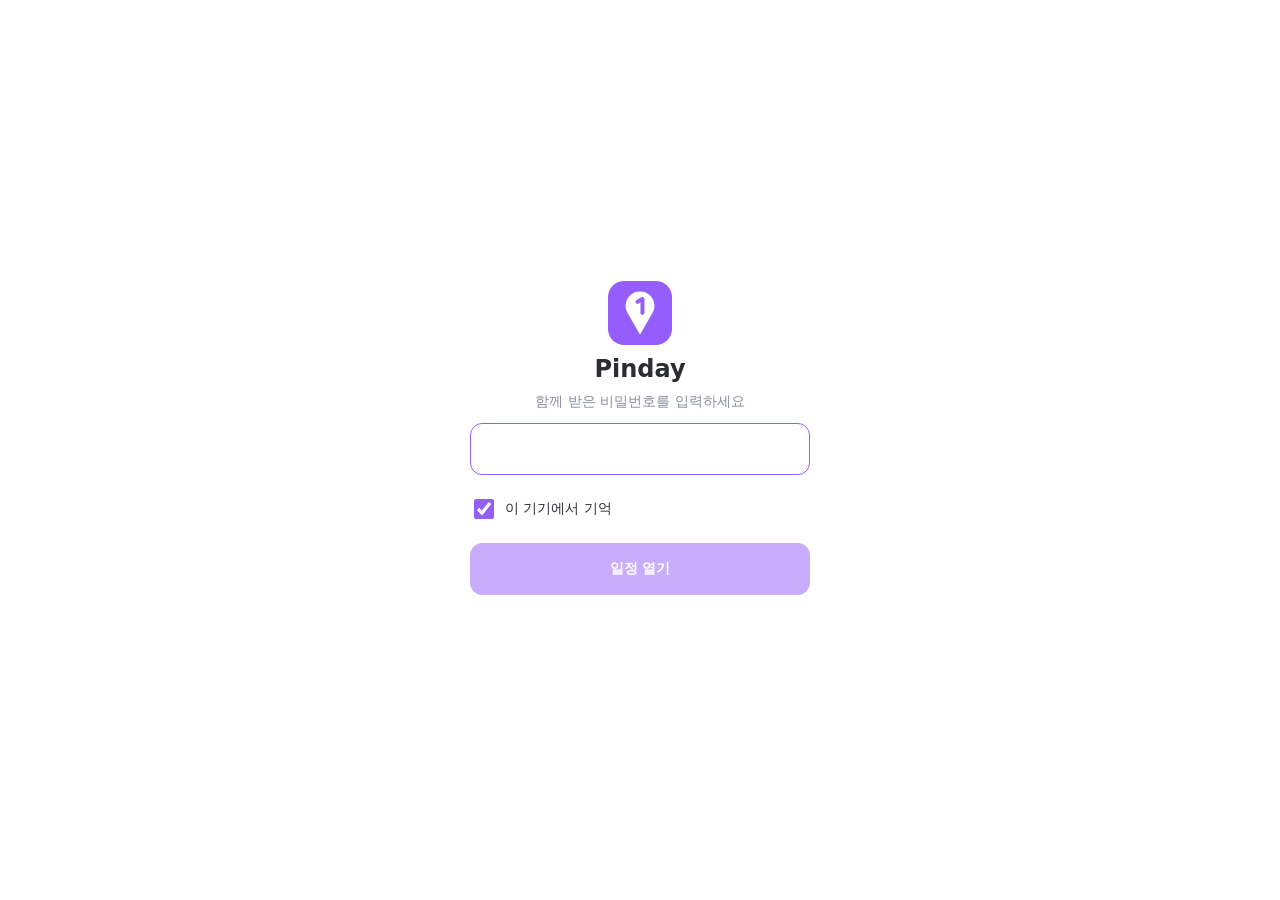
==== trip-2026-2/index.html @ fa650d31 "andong" ====
<!doctype html>
<html lang="ko">
  <head>
    <meta charset="UTF-8" />
    <!-- viewport-fit=cover가 있어야 env(safe-area-inset-*)가 노치·홈 바 여백을 준다 -->
    <meta name="viewport" content="width=device-width, initial-scale=1, viewport-fit=cover" />
    <!-- 바깥 출처는 Google 지도(Maps JavaScript + Map ID)에 필요한 것만. 'wasm-unsafe-eval'은 벡터 지도의 WebAssembly 컴파일만 허용한다(PC 앱 CSP와 같은 범위) -->
    <meta
      http-equiv="Content-Security-Policy"
      content="default-src 'self'; script-src 'self' 'wasm-unsafe-eval' https://*.googleapis.com https://*.gstatic.com https://*.google.com blob:; style-src 'self' 'unsafe-inline' https://fonts.googleapis.com; img-src 'self' data: blob: https://*.googleapis.com https://*.gstatic.com https://*.google.com https://*.googleusercontent.com; font-src 'self' data: https://fonts.gstatic.com; connect-src 'self' https://*.googleapis.com https://*.google.com https://*.gstatic.com data: blob:; manifest-src 'self'; worker-src 'self' blob:; object-src 'none'; base-uri 'self'; form-action 'none'"
    />
    <meta name="theme-color" content="#FFFFFF" />
    <meta name="apple-mobile-web-app-title" content="Pinday" />
    <meta name="apple-mobile-web-app-status-bar-style" content="default" />
    <meta name="mobile-web-app-capable" content="yes" />
    <link rel="apple-touch-icon" href="icons/apple-touch-icon.png" />
    <link rel="icon" type="image/png" href="icons/icon-192.png" />
    <!-- manifest 링크는 vite-plugin-pwa가 넣는다 -->
    <title>Pinday</title>
    <script type="module" crossorigin src="./assets/index-CbxeuIgd.js"></script>
    <link rel="stylesheet" crossorigin href="./assets/index-B-NUQYtc.css">
  <link rel="manifest" href="./manifest.webmanifest"></head>
  <body>
    <div id="root"></div>
  </body>
</html>
---- trip-2026-2/assets/index-B-NUQYtc.css ----
:root,.theme-light{--bg:#fff;--bg-list:#f9f9f9;--bg-soft:#f5f6f8;--ink:#2b2d31;--ink2:#8a8f98;--line:#ebedf0;--point:#955efc;--mint:#26cec1;--pink:#ee5e8e;--good:#2baa6e;--naver:#03c75a;--warn:#e0a23a;--pin-ink:#2b2d31;--shadow:#2b2d31;--day1:#a796ea;--day2:#dd9126;--day3:#65a7df;--day4:#e78686;--day5:#5bb27e;--day6:#be9f2d;--day7:#ae97d6;--cat-sight:#59b193;--cat-food:#e58977;--cat-cafe:#be9b79;--cat-stay:#a896e5;--cat-activity:#da9322;--cat-shopping:#e185ae;--cat-transit:#85a4cd;--cat-etc:#9ea1ab;--land:#f7f3ea;--water:#cbe7f4;--park:#ddf0d5;--road:#fff;--radius-card:12px;--radius-pill:999px;--shadow-card:0 1px 3px #2b2d310d;--font:"Noto Sans KR", sans-serif}:root[data-theme=dark]{--bg:#1b1c1f;--bg-list:#232428;--bg-soft:#2a2c31;--ink:#ecedef;--ink2:#9aa0a8;--line:#34363b;--shadow:#000;--shadow-card:0 1px 3px #0006;--lightningcss-light: ;--lightningcss-dark:initial;color-scheme:dark}:root{--v-font:"Noto Sans KR", "Noto Sans CJK KR", "Apple SD Gothic Neo", system-ui, sans-serif;--v-touch:44px;--v-tabbar:60px;--v-header:56px}*,:before,:after{box-sizing:border-box}html,body{background:var(--bg);height:100%;color:var(--ink);font-family:var(--v-font);-webkit-text-size-adjust:100%;-webkit-tap-highlight-color:transparent;margin:0;font-size:15px}body{overscroll-behavior:none}button,input{font:inherit;color:inherit}button{cursor:pointer}.num{font-variant-numeric:tabular-nums}.v-btn{min-height:var(--v-touch);border:1px solid var(--line);background:var(--bg);color:var(--ink);text-align:center;border-radius:12px;justify-content:center;align-items:center;padding:0 14px;font-size:14px;font-weight:700;text-decoration:none;display:inline-flex}.v-btn:active{background:var(--bg-soft)}.v-btn-primary{border-color:var(--point);background:var(--point);color:var(--bg)}.v-btn-primary:active{background:color-mix(in srgb, var(--point) 85%, var(--ink))}.v-btn-naver{border-color:var(--naver);color:var(--naver)}.v-btn-wide{width:100%;min-height:52px;font-size:15px}.v-btn:disabled{opacity:.5}.v-note,.v-empty{color:var(--ink2);margin:8px 0;font-size:13px}.v-empty{text-align:center;padding:16px 0}.inline-icon{vertical-align:-3px;width:16px;height:16px}.unlock{min-height:100dvh;padding:env(safe-area-inset-top) env(safe-area-inset-right) env(safe-area-inset-bottom) env(safe-area-inset-left);flex-direction:column;display:flex}.unlock-main{flex-direction:column;flex:1;justify-content:center;align-items:center;gap:10px;padding:24px 20px 48px;display:flex}.unlock-icon{border-radius:16px}.unlock-main h1{margin:0;font-size:24px}.unlock-form{flex-direction:column;gap:12px;width:min(100%,340px);display:flex}.unlock-note{color:var(--ink2);text-align:center;margin:0;font-size:14px}.unlock-form input[type=password]{border:1px solid var(--line);background:var(--bg);border-radius:12px;height:52px;padding:0 14px;font-size:17px}.unlock-form input[type=password]:focus{border-color:var(--point);outline:none}.unlock-remember{min-height:var(--v-touch);align-items:center;gap:8px;font-size:14px;display:flex}.unlock-remember input{width:20px;height:20px;accent-color:var(--point)}.unlock-error{color:var(--pink);text-align:center;margin:0;font-size:14px}.unlock .v-btn-primary{min-height:52px}.banner{background:color-mix(in srgb, var(--point) 8%, var(--bg));border-radius:12px;flex-wrap:wrap;align-items:center;gap:6px 10px;margin:8px 16px 0;padding:10px 12px;font-size:13px;line-height:1.5;display:flex}.banner span{flex:200px}.banner-kakao{background:color-mix(in srgb, var(--mint) 12%, var(--bg))}.banner-kakao strong{flex-basis:100%}.banner-kakao small{color:var(--ink2);flex-basis:100%}.banner-btn{min-height:var(--v-touch);border-radius:var(--radius-pill);background:var(--point);color:var(--bg);border:0;align-items:center;padding:0 14px;font-size:13px;font-weight:700;text-decoration:none;display:inline-flex}.banner-close{width:var(--v-touch);height:var(--v-touch);color:var(--ink2);background:0 0;border:0}.v-app{height:100dvh;padding-left:env(safe-area-inset-left);padding-right:env(safe-area-inset-right);flex-direction:column;display:flex;overflow:hidden}.v-header{min-height:var(--v-header);padding:calc(10px + env(safe-area-inset-top)) 16px 4px;justify-content:space-between;align-items:center;gap:12px;display:flex}.v-header h1{text-overflow:ellipsis;white-space:nowrap;min-width:0;margin:0;font-size:22px;font-weight:700;overflow:hidden}.v-dday{border-radius:var(--radius-pill);background:var(--mint);color:var(--bg);flex-shrink:0;padding:4px 12px;font-size:13px;font-weight:700}.v-offline{background:var(--bg-soft);color:var(--ink2);text-align:center;border-radius:8px;margin:4px 16px 0;padding:6px 10px;font-size:12.5px}.v-main{flex-direction:column;flex:1;min-height:0;display:flex;position:relative}.v-tabs{min-height:calc(var(--v-tabbar) + env(safe-area-inset-bottom));padding-bottom:env(safe-area-inset-bottom);border-top:1px solid var(--line);background:var(--bg);grid-template-columns:repeat(4,1fr);display:grid}.v-tab{min-height:var(--v-tabbar);color:var(--ink2);background:0 0;border:0;flex-direction:column;justify-content:center;align-items:center;gap:2px;font-size:11.5px;display:flex}.v-tab svg{width:24px;height:24px}.v-tab[aria-current=page]{color:var(--point);font-weight:700}.v-screen{flex-direction:column;flex:1;min-height:0;display:flex}.v-scroll{overscroll-behavior:contain;padding:0 16px 24px;overflow-y:auto}.v-screen-title{margin:8px 0 4px;font-size:20px}.v-chips{scrollbar-width:none;flex-shrink:0;gap:8px;padding:8px 16px;display:flex;overflow-x:auto}.v-scroll .v-chips{margin:0 -16px}.v-chip{--chip:var(--ink2);min-height:var(--v-touch);border:1px solid var(--line);border-radius:var(--radius-pill);background:var(--bg);color:var(--ink2);flex-shrink:0;align-items:center;gap:6px;padding:0 16px;font-size:14px;display:inline-flex}.v-chip-dot{background:var(--chip);border-radius:50%;width:8px;height:8px}.v-chip[aria-selected=true]{border:2px solid var(--chip);color:var(--ink);font-weight:700}.v-chip-all[aria-selected=true]{border-color:var(--ink)}.v-map-area{flex:1;min-height:0;position:relative;overflow:hidden}.v-map{background:var(--land);height:40%;min-height:200px}.v-map .v-route{border-radius:0;height:100%;margin:0}.v-map-note{height:100%;color:var(--ink2);text-align:center;place-items:center;margin:0;padding:16px;font-size:14px;display:grid}.v-sheet{background:var(--bg);box-shadow:0 -4px 16px color-mix(in srgb, var(--shadow) 10%, transparent);will-change:transform;border-radius:20px 20px 0 0;flex-direction:column;transition:transform .25s;display:flex;position:absolute;inset:0 0 auto}.v-sheet.dragging{transition:none}.v-sheet-handle{width:100%;min-height:var(--v-touch);touch-action:none;background:0 0;border:0;flex-shrink:0;place-items:center;display:grid}.v-sheet-handle span{background:var(--line);border-radius:3px;width:40px;height:5px}.v-sheet-body{overscroll-behavior:contain;flex:1;min-height:0;padding-inline:16px;overflow-y:auto}.v-day+.v-day{margin-top:16px}.v-day-head{margin:6px 0 8px;font-size:18px}.v-day-head span{color:var(--ink2);margin-left:4px;font-size:15px;font-weight:500}.v-timeline{margin:0;padding:0;list-style:none}.v-stop{position:relative}.v-stop:before{content:"";background:var(--line);width:2px;position:absolute;top:0;bottom:0;left:19px}.v-stop:first-child:before{top:50%}.v-stop:last-child:before{bottom:50%}.v-leg{border:1px solid var(--line);background:var(--bg);border-radius:4px;margin:2px 0 2px 2px;padding:1px 5px;font-size:11px;font-weight:700;display:inline-block;position:relative}.v-stop-row{grid-template-columns:40px 1fr;align-items:center;padding:4px 0;display:grid;position:relative}.v-num{width:26px;height:26px;color:var(--pin-ink);border-radius:50%;place-items:center;margin-left:7px;font-size:12px;font-weight:700;display:grid}.v-card{border:1px solid var(--line);border-radius:var(--radius-card);background:var(--bg);min-width:0;min-height:60px;box-shadow:var(--shadow-card);text-align:left;flex-direction:column;justify-content:center;gap:2px;padding:10px 14px;display:flex}.v-card:active{background:var(--bg-soft)}.v-card-title{align-items:center;gap:6px;display:flex}.v-card-title strong{text-overflow:ellipsis;white-space:nowrap;min-width:0;font-size:16px;overflow:hidden}.v-card-meta{min-width:0;color:var(--ink2);gap:6px;font-size:13px;display:flex}.v-card-summary{text-overflow:ellipsis;white-space:nowrap;min-width:0;overflow:hidden}.v-tag-booking{color:var(--pink);flex-shrink:0;font-style:normal}.v-route{background:var(--bg-soft);border-radius:16px;flex-direction:column;margin:8px 0 12px;padding:12px 14px;display:flex}.v-route-head{color:var(--ink2);margin:0 0 4px;font-size:13px}.v-route-scroll{overflow-x:auto}.v-route-leg{fill:var(--ink2);font-size:11px}.v-route-num{fill:var(--pin-ink);font-size:12px;font-weight:700}.v-route-name{fill:var(--ink);font-size:12px}.v-updated{color:var(--ink2);text-align:center;margin:16px 0 0;font-size:12px}.v-group h3{margin:16px 0 8px;font-size:14px}.v-info-card{border:1px solid var(--line);border-radius:var(--radius-card);margin-bottom:8px;padding:4px 14px 12px}.v-info-name{width:100%;min-height:var(--v-touch);text-align:left;background:0 0;border:0;align-items:center;padding:0;font-size:15px;font-weight:700;display:flex}.v-booking-head{text-align:left;background:0 0;border:0;grid-template-columns:auto 1fr;align-items:center;gap:12px;width:100%;min-height:56px;padding:8px 0;display:grid}.v-booking-time{color:var(--point);font-size:20px;font-weight:700}.v-booking-time-none{color:var(--ink2);font-size:13px;font-weight:400}.v-booking-name{flex-direction:column;gap:2px;min-width:0;display:flex}.v-booking-name strong{overflow-wrap:anywhere;font-size:15px}.v-booking-name small{color:var(--ink2);font-size:12.5px}.v-rows{margin:0;font-size:14px}.v-rows>div{min-height:var(--v-touch);border-top:1px solid var(--line);justify-content:space-between;align-items:center;gap:16px;display:flex}.v-rows dt{color:var(--ink2);flex-shrink:0}.v-rows dd{overflow-wrap:anywhere;text-align:right;min-width:0;margin:0}.v-info-card a{min-height:var(--v-touch);color:var(--point);align-items:center;font-weight:700;display:inline-flex}.v-selectable{-webkit-user-select:text;user-select:text}.v-memo{white-space:pre-wrap;overflow-wrap:anywhere;margin:0;font-size:14px;line-height:1.6}.v-spend-total{border-radius:var(--radius-card);background:var(--bg-soft);flex-direction:column;gap:4px;margin-top:8px;padding:16px;display:flex}.v-spend-total span{color:var(--ink2);font-size:13px}.v-spend-total strong{overflow-wrap:anywhere;font-size:24px}.v-spend-day{justify-content:space-between;gap:12px;display:flex}.v-spend-day .num{color:var(--ink2);font-weight:400}.v-spend-list{border:1px solid var(--line);border-radius:var(--radius-card);margin:0;padding:0;list-style:none}.v-spend-list li+li{border-top:1px solid var(--line)}.v-spend-row{text-align:left;background:0 0;border:0;justify-content:space-between;align-items:center;gap:16px;width:100%;min-height:48px;padding:0 14px;font-size:15px;display:flex}.v-spend-name{overflow-wrap:anywhere;min-width:0}.v-spend-row .num{flex-shrink:0;font-weight:700}.v-memo-foot{flex-direction:column;align-items:center;gap:10px;margin-top:20px;display:flex}.v-detail{z-index:20;overscroll-behavior:contain;background:var(--bg);position:fixed;inset:0;overflow-y:auto}.v-detail-hero{--hero:var(--point);height:calc(150px + env(safe-area-inset-top));padding:env(safe-area-inset-top) 16px 12px;background:linear-gradient(135deg, color-mix(in srgb, var(--hero) 35%, var(--bg)), color-mix(in srgb, var(--pink) 20%, var(--bg)));justify-content:flex-end;align-items:flex-end;display:flex;position:relative}.v-back{top:calc(8px + env(safe-area-inset-top));width:var(--v-touch);height:var(--v-touch);background:color-mix(in srgb, var(--bg) 80%, transparent);border:0;border-radius:50%;place-items:center;display:grid;position:absolute;left:8px}.v-back svg{width:22px;height:22px}.v-detail-day{border-radius:var(--radius-pill);background:color-mix(in srgb, var(--bg) 80%, transparent);padding:4px 10px;font-size:12.5px}.v-detail-body{padding:20px 16px calc(24px + env(safe-area-inset-bottom));flex-direction:column;gap:12px;display:flex}.v-detail-body h2{margin:0;font-size:24px}.v-detail-sub{color:var(--ink2);margin:-6px 0 0;font-size:14px}.v-detail-grid{grid-template-columns:repeat(auto-fit,minmax(96px,1fr));gap:8px;display:grid}.v-detail-grid .v-btn{min-height:56px;padding:0 8px;font-size:13.5px}.v-box{background:var(--bg-soft);border-radius:14px;padding:14px}.v-box h3{margin:0 0 6px;font-size:14px}.v-box p{margin:0;font-size:14px}.v-box p+p{margin-top:4px}.v-links{flex-wrap:wrap;gap:8px;display:flex}.v-cost{flex-direction:column;gap:6px;display:flex}.v-rows-first>div:first-child{border-top:0}.v-rows+.v-cost{margin-top:6px}.v-hours-today{font-weight:700}.v-hours summary{min-height:var(--v-touch);color:var(--point);align-items:center;font-size:13px;font-weight:700;display:flex}.v-hours ul{margin:0;padding:0;font-size:13.5px;list-style:none}.v-hours li{border-top:1px solid var(--line);justify-content:space-between;gap:12px;padding:6px 0;display:flex}.v-hours li[aria-current=true]{font-weight:700}.v-cost-label{font-size:14px;font-weight:700}.v-cost-row{min-height:var(--v-touch);border:1px solid var(--line);background:var(--bg);border-radius:12px;align-items:center;gap:8px;padding:0 12px;display:flex}.v-cost-row:focus-within{border-color:var(--point)}.v-cost-symbol{color:var(--ink2);font-size:16px}.v-cost-row input{min-width:0;height:var(--v-touch);background:0 0;border:0;outline:none;flex:1;font-size:17px}.v-cost-help{color:var(--ink2);flex-wrap:wrap;align-items:center;gap:4px 10px;margin:0;font-size:12.5px;display:flex}.v-link{min-height:var(--v-touch);color:var(--point);background:0 0;border:0;padding:0;font-size:12.5px;font-weight:700}.v-tab-page{flex-direction:column;flex:1;min-height:0;display:flex}.v-tab-page[hidden]{display:none}.v-map-canvas{width:100%;height:100%}.day-pin{transform-origin:50% 100%;filter:drop-shadow(0 1.5px 1.5px color-mix(in srgb, var(--shadow) 28%, transparent))}.day-pin svg{display:block;overflow:visible}.day-pin-num{fill:var(--pin-ink);font-family:var(--v-font)}.day-pin{transition:transform .15s,filter .15s}.day-pin.selected{filter:drop-shadow(0 3px 4px color-mix(in srgb, var(--shadow) 35%, transparent));transform:scale(1.25)}.v-focus-bottom{height:max(0px, calc(var(--sheet-visible,0px) / 2 - 40px))}.v-stop[aria-current=true] .v-card{border-color:var(--point);box-shadow:0 2px 10px color-mix(in srgb, var(--point) 22%, transparent)}.v-stop[aria-current=true] .v-num{transform:scale(1.15)}.v-num{transition:transform .15s}.v-sheet-tools{border-bottom:1px solid var(--line);flex-shrink:0;align-items:center;gap:8px;padding:0 16px 6px;display:flex}.v-sheet-tools .v-day-head{white-space:nowrap;flex:1;align-items:baseline;gap:4px;min-width:0;margin:0;display:flex;overflow:hidden}.v-btn-small{border-radius:var(--radius-pill);padding:0 14px;font-size:13px}.v-edited{color:var(--pink);text-overflow:ellipsis;font-size:12px;font-style:normal;font-weight:700;overflow:hidden}.v-edit-help{color:var(--ink2);justify-content:space-between;align-items:center;gap:8px;margin:8px 0 0;font-size:12.5px;display:flex}.v-stop-row.editing{grid-template-columns:40px 1fr var(--v-touch) var(--v-touch)}.v-drag{width:var(--v-touch);height:var(--v-touch);color:var(--ink2);cursor:grab;touch-action:none;background:0 0;border:0;place-items:center;display:grid}.v-drag svg{width:22px;height:22px}.v-stop.dragging{z-index:2}.v-stop.dragging .v-card{border-color:var(--point);box-shadow:0 6px 18px color-mix(in srgb, var(--shadow) 22%, transparent)}.v-remove{width:var(--v-touch);height:var(--v-touch);color:var(--ink2);background:0 0;border:0;place-items:center;display:grid}.v-remove svg{width:20px;height:20px}.v-remove:active{color:var(--pink)}.v-tag-phone{color:var(--point);flex-shrink:0;font-style:normal}.v-add-head{z-index:1;min-height:calc(60px + env(safe-area-inset-top));padding:env(safe-area-inset-top) 16px 0 60px;border-bottom:1px solid var(--line);background:var(--bg);align-items:center;display:flex;position:sticky;top:0}.v-add-head h2{text-overflow:ellipsis;white-space:nowrap;margin:0;font-size:17px;overflow:hidden}.v-add-search{gap:8px;display:flex}.v-add-search input,.v-add-pos select{border:1px solid var(--line);background:var(--bg);min-width:0;height:48px;color:var(--ink);font:inherit;border-radius:12px;padding:0 12px;font-size:16px}.v-add-search input{flex:1}.v-add-search input:focus,.v-add-pos select:focus{border-color:var(--point);outline:none}.v-add-pos{color:var(--ink2);flex-direction:column;gap:4px;font-size:13px;display:flex}.v-add-results{flex-direction:column;gap:8px;margin:0;padding:0;list-style:none;display:flex}.v-add-results .v-card{width:100%}.v-add-attribution{color:var(--ink2);text-align:right;margin:0;font-size:11px}.v-note-detail{color:var(--ink2);overflow-wrap:anywhere;margin-top:2px;font-size:11.5px;display:block}.v-notes-head{justify-content:space-between;align-items:center;gap:12px;display:flex}.v-notes-head small{color:var(--ink2);margin-left:4px;font-size:12px;font-weight:400}.v-notes{flex-direction:column;gap:8px;margin:0;padding:0;list-style:none;display:flex}.v-note{width:100%;min-height:var(--v-touch);border:1px solid var(--line);border-radius:var(--radius-card);background:var(--bg);color:var(--ink);text-align:left;flex-direction:column;gap:6px;padding:12px 14px;display:flex}.v-note small{color:var(--ink2);font-size:12px}.v-note-editor{flex-direction:column;gap:8px;margin-bottom:8px;display:flex}.v-note-editor textarea{border:1px solid var(--line);background:var(--bg);width:100%;color:var(--ink);font:inherit;resize:vertical;border-radius:12px;padding:12px;font-size:17px;line-height:1.5}.v-note-editor textarea:focus{border-color:var(--point);outline:none}.v-note-actions{justify-content:flex-end;gap:8px;display:flex}.v-note-remove{margin-right:auto}
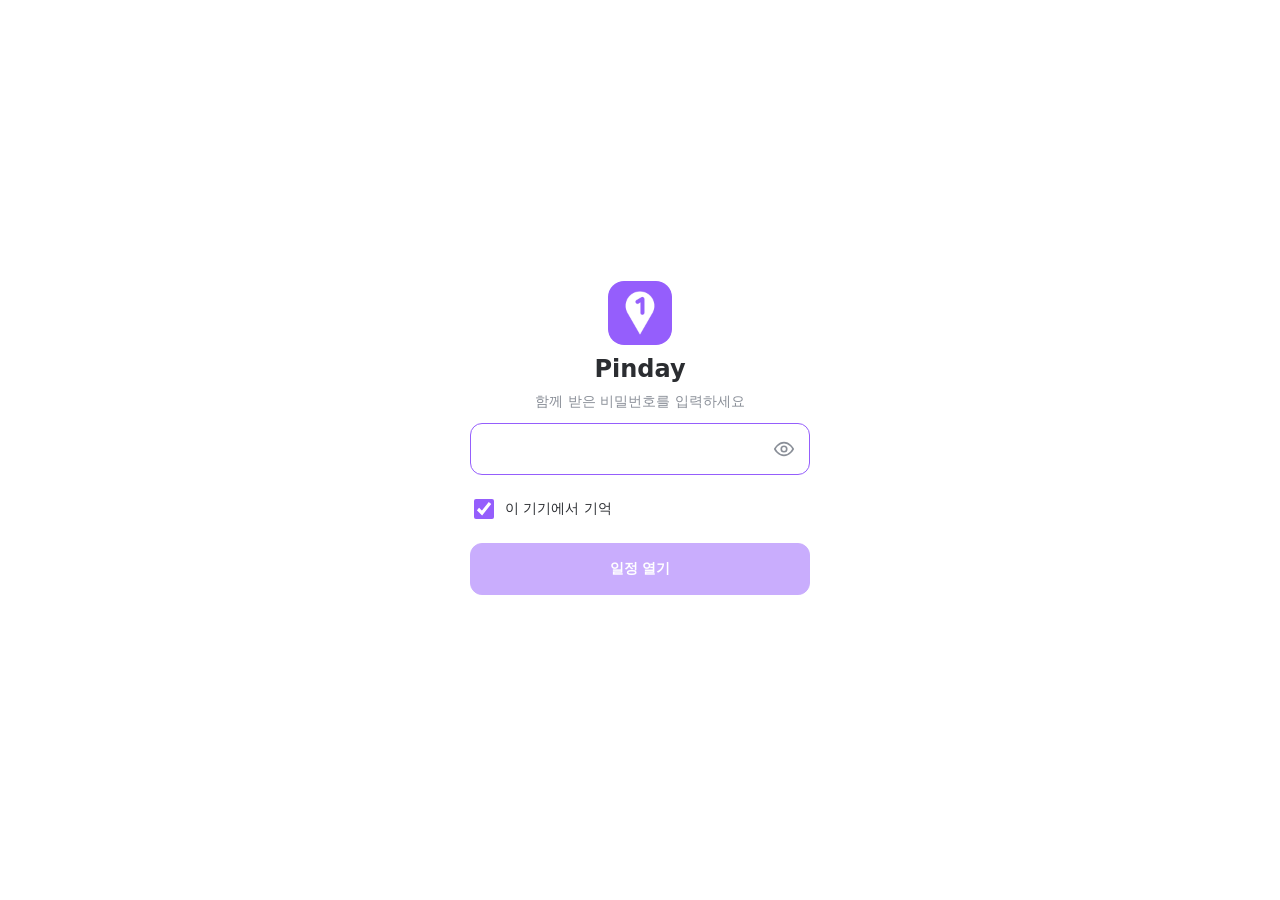
==== commit 91bfa26e: "andong and sth" ====
--- a/trip-2026-2/index.html
+++ b/trip-2026-2/index.html
@@ -17,8 +17,8 @@
     <link rel="icon" type="image/png" href="icons/icon-192.png" />
     <!-- manifest 링크는 vite-plugin-pwa가 넣는다 -->
     <title>Pinday</title>
-    <script type="module" crossorigin src="./assets/index-CbxeuIgd.js"></script>
-    <link rel="stylesheet" crossorigin href="./assets/index-B-NUQYtc.css">
+    <script type="module" crossorigin src="./assets/index-Bg37TF79.js"></script>
+    <link rel="stylesheet" crossorigin href="./assets/index-CGElQkZa.css">
   <link rel="manifest" href="./manifest.webmanifest"></head>
   <body>
     <div id="root"></div>
--- a/trip-2026-2/assets/index-CGElQkZa.css
+++ b/trip-2026-2/assets/index-CGElQkZa.css
@@ -0,0 +1 @@
+:root,.theme-light{--bg:#fff;--bg-list:#f9f9f9;--bg-soft:#f5f6f8;--ink:#2b2d31;--ink2:#8a8f98;--line:#ebedf0;--point:#955efc;--mint:#26cec1;--pink:#ee5e8e;--good:#2baa6e;--naver:#03c75a;--warn:#e0a23a;--pin-ink:#2b2d31;--shadow:#2b2d31;--day1:#a796ea;--day2:#dd9126;--day3:#65a7df;--day4:#e78686;--day5:#5bb27e;--day6:#be9f2d;--day7:#ae97d6;--cat-sight:#59b193;--cat-food:#e58977;--cat-cafe:#be9b79;--cat-stay:#a896e5;--cat-activity:#da9322;--cat-shopping:#e185ae;--cat-transit:#85a4cd;--cat-etc:#9ea1ab;--land:#f7f3ea;--water:#cbe7f4;--park:#ddf0d5;--road:#fff;--radius-card:12px;--radius-pill:999px;--shadow-card:0 1px 3px #2b2d310d;--font:"Noto Sans KR", sans-serif}:root[data-theme=dark]{--bg:#1b1c1f;--bg-list:#232428;--bg-soft:#2a2c31;--ink:#ecedef;--ink2:#9aa0a8;--line:#34363b;--shadow:#000;--shadow-card:0 1px 3px #0006;--lightningcss-light: ;--lightningcss-dark:initial;color-scheme:dark}:root{--v-font:"Noto Sans KR", "Noto Sans CJK KR", "Apple SD Gothic Neo", system-ui, sans-serif;--v-touch:44px;--v-tabbar:60px;--v-header:56px}*,:before,:after{box-sizing:border-box}html,body{background:var(--bg);height:100%;color:var(--ink);font-family:var(--v-font);-webkit-text-size-adjust:100%;-webkit-tap-highlight-color:transparent;margin:0;font-size:15px}body{overscroll-behavior:none}button,input{font:inherit;color:inherit}button{cursor:pointer}.num{font-variant-numeric:tabular-nums}.v-btn{min-height:var(--v-touch);border:1px solid var(--line);background:var(--bg);color:var(--ink);text-align:center;border-radius:12px;justify-content:center;align-items:center;padding:0 14px;font-size:14px;font-weight:700;text-decoration:none;display:inline-flex}.v-btn:active{background:var(--bg-soft)}.v-btn-primary{border-color:var(--point);background:var(--point);color:var(--bg)}.v-btn-primary:active{background:color-mix(in srgb, var(--point) 85%, var(--ink))}.v-btn-naver{border-color:var(--naver);color:var(--naver)}.v-btn-wide{width:100%;min-height:52px;font-size:15px}.v-btn:disabled{opacity:.5}.v-note,.v-empty{color:var(--ink2);margin:8px 0;font-size:13px}.v-empty{text-align:center;padding:16px 0}.inline-icon{vertical-align:-3px;width:16px;height:16px}.unlock{min-height:100dvh;padding:env(safe-area-inset-top) env(safe-area-inset-right) env(safe-area-inset-bottom) env(safe-area-inset-left);flex-direction:column;display:flex}.unlock-main{flex-direction:column;flex:1;justify-content:center;align-items:center;gap:10px;padding:24px 20px 48px;display:flex}.unlock-icon{border-radius:16px}.unlock-main h1{margin:0;font-size:24px}.unlock-form{flex-direction:column;gap:12px;width:min(100%,340px);display:flex}.unlock-note{color:var(--ink2);text-align:center;margin:0;font-size:14px}.unlock-field{position:relative}.unlock-field input{border:1px solid var(--line);background:var(--bg);border-radius:12px;width:100%;height:52px;padding:0 52px 0 14px;font-size:17px}.unlock-eye{width:var(--v-touch);height:var(--v-touch);color:var(--ink2);background:0 0;border:0;border-radius:10px;place-items:center;display:grid;position:absolute;top:4px;right:4px}.unlock-eye[aria-pressed=true]{color:var(--point)}.unlock-field input:focus{border-color:var(--point);outline:none}.unlock-remember{min-height:var(--v-touch);align-items:center;gap:8px;font-size:14px;display:flex}.unlock-remember input{width:20px;height:20px;accent-color:var(--point)}.unlock-error{color:var(--pink);text-align:center;margin:0;font-size:14px}.unlock .v-btn-primary{min-height:52px}.banner{background:color-mix(in srgb, var(--point) 8%, var(--bg));border-radius:12px;flex-wrap:wrap;align-items:center;gap:6px 10px;margin:8px 16px 0;padding:10px 12px;font-size:13px;line-height:1.5;display:flex}.banner span{flex:200px}.banner-kakao{background:color-mix(in srgb, var(--mint) 12%, var(--bg))}.banner-kakao strong{flex-basis:100%}.banner-kakao small{color:var(--ink2);flex-basis:100%}.banner-btn{min-height:var(--v-touch);border-radius:var(--radius-pill);background:var(--point);color:var(--bg);border:0;align-items:center;padding:0 14px;font-size:13px;font-weight:700;text-decoration:none;display:inline-flex}.banner-close{width:var(--v-touch);height:var(--v-touch);color:var(--ink2);background:0 0;border:0}.v-app{height:100dvh;padding-left:env(safe-area-inset-left);padding-right:env(safe-area-inset-right);flex-direction:column;display:flex;overflow:hidden}.v-header{min-height:var(--v-header);padding:calc(10px + env(safe-area-inset-top)) 16px 4px;justify-content:space-between;align-items:center;gap:12px;display:flex}.v-header h1{text-overflow:ellipsis;white-space:nowrap;min-width:0;margin:0;font-size:22px;font-weight:700;overflow:hidden}.v-dday{border-radius:var(--radius-pill);background:var(--mint);color:var(--bg);flex-shrink:0;padding:4px 12px;font-size:13px;font-weight:700}.v-offline{background:var(--bg-soft);color:var(--ink2);text-align:center;border-radius:8px;margin:4px 16px 0;padding:6px 10px;font-size:12.5px}.v-main{flex-direction:column;flex:1;min-height:0;display:flex;position:relative}.v-tabs{min-height:calc(var(--v-tabbar) + env(safe-area-inset-bottom));padding-bottom:env(safe-area-inset-bottom);border-top:1px solid var(--line);background:var(--bg);grid-template-columns:repeat(4,1fr);display:grid}.v-tab{min-height:var(--v-tabbar);color:var(--ink2);background:0 0;border:0;flex-direction:column;justify-content:center;align-items:center;gap:2px;font-size:11.5px;display:flex}.v-tab svg{width:24px;height:24px}.v-tab[aria-current=page]{color:var(--point);font-weight:700}.v-screen{flex-direction:column;flex:1;min-height:0;display:flex}.v-scroll{overscroll-behavior:contain;padding:0 16px 24px;overflow-y:auto}.v-screen-title{margin:8px 0 4px;font-size:20px}.v-chips{scrollbar-width:none;flex-shrink:0;gap:8px;padding:8px 16px;display:flex;overflow-x:auto}.v-scroll .v-chips{margin:0 -16px}.v-chip{--chip:var(--ink2);min-height:var(--v-touch);border:1px solid var(--line);border-radius:var(--radius-pill);background:var(--bg);color:var(--ink2);flex-shrink:0;align-items:center;gap:6px;padding:0 16px;font-size:14px;display:inline-flex}.v-chip-dot{background:var(--chip);border-radius:50%;width:8px;height:8px}.v-chip[aria-selected=true]{border:2px solid var(--chip);color:var(--ink);font-weight:700}.v-chip-all[aria-selected=true]{border-color:var(--ink)}.v-map-area{flex:1;min-height:0;position:relative;overflow:hidden}.v-map{background:var(--land);height:40%;min-height:200px}.v-map .v-route{border-radius:0;height:100%;margin:0}.v-map-note{height:100%;color:var(--ink2);text-align:center;place-items:center;margin:0;padding:16px;font-size:14px;display:grid}.v-sheet{background:var(--bg);box-shadow:0 -4px 16px color-mix(in srgb, var(--shadow) 10%, transparent);will-change:transform;border-radius:20px 20px 0 0;flex-direction:column;transition:transform .25s;display:flex;position:absolute;inset:0 0 auto}.v-sheet.dragging{transition:none}.v-sheet-handle{width:100%;min-height:var(--v-touch);touch-action:none;background:0 0;border:0;flex-shrink:0;place-items:center;display:grid}.v-sheet-handle span{background:var(--line);border-radius:3px;width:40px;height:5px}.v-sheet-body{overscroll-behavior:contain;flex:1;min-height:0;padding-inline:16px;overflow-y:auto}.v-day+.v-day{margin-top:16px}.v-day-head{margin:6px 0 8px;font-size:18px}.v-day-head span{color:var(--ink2);margin-left:4px;font-size:15px;font-weight:500}.v-timeline{margin:0;padding:0;list-style:none}.v-stop{position:relative}.v-stop:before{content:"";background:var(--line);width:2px;position:absolute;top:0;bottom:0;left:19px}.v-stop:first-child:before{top:50%}.v-stop:last-child:before{bottom:50%}.v-leg{border:1px solid var(--line);background:var(--bg);border-radius:4px;margin:2px 0 2px 2px;padding:1px 5px;font-size:11px;font-weight:700;display:inline-block;position:relative}.v-stop-row{grid-template-columns:40px 1fr;align-items:center;padding:4px 0;display:grid;position:relative}.v-num{width:26px;height:26px;color:var(--pin-ink);border-radius:50%;place-items:center;margin-left:7px;font-size:12px;font-weight:700;display:grid}.v-card{border:1px solid var(--line);border-radius:var(--radius-card);background:var(--bg);min-width:0;min-height:60px;box-shadow:var(--shadow-card);text-align:left;flex-direction:column;justify-content:center;gap:2px;padding:10px 14px;display:flex}.v-card:active{background:var(--bg-soft)}.v-card-title{align-items:center;gap:6px;display:flex}.v-card-title strong{text-overflow:ellipsis;white-space:nowrap;min-width:0;font-size:16px;overflow:hidden}.v-card-meta{min-width:0;color:var(--ink2);gap:6px;font-size:13px;display:flex}.v-card-summary{text-overflow:ellipsis;white-space:nowrap;min-width:0;overflow:hidden}.v-tag-booking{color:var(--pink);flex-shrink:0;font-style:normal}.v-route{background:var(--bg-soft);border-radius:16px;flex-direction:column;margin:8px 0 12px;padding:12px 14px;display:flex}.v-route-head{color:var(--ink2);margin:0 0 4px;font-size:13px}.v-route-scroll{overflow-x:auto}.v-route-leg{fill:var(--ink2);font-size:11px}.v-route-num{fill:var(--pin-ink);font-size:12px;font-weight:700}.v-route-name{fill:var(--ink);font-size:12px}.v-updated{color:var(--ink2);text-align:center;margin:16px 0 0;font-size:12px}.v-group h3{margin:16px 0 8px;font-size:14px}.v-info-card{border:1px solid var(--line);border-radius:var(--radius-card);margin-bottom:8px;padding:4px 14px 12px}.v-info-name{width:100%;min-height:var(--v-touch);text-align:left;background:0 0;border:0;align-items:center;padding:0;font-size:15px;font-weight:700;display:flex}.v-booking-head{text-align:left;background:0 0;border:0;grid-template-columns:auto 1fr;align-items:center;gap:12px;width:100%;min-height:56px;padding:8px 0;display:grid}.v-booking-time{color:var(--point);font-size:20px;font-weight:700}.v-booking-time-none{color:var(--ink2);font-size:13px;font-weight:400}.v-booking-name{flex-direction:column;gap:2px;min-width:0;display:flex}.v-booking-name strong{overflow-wrap:anywhere;font-size:15px}.v-booking-name small{color:var(--ink2);font-size:12.5px}.v-rows{margin:0;font-size:14px}.v-rows>div{min-height:var(--v-touch);border-top:1px solid var(--line);justify-content:space-between;align-items:center;gap:16px;display:flex}.v-rows dt{color:var(--ink2);flex-shrink:0}.v-rows dd{overflow-wrap:anywhere;text-align:right;min-width:0;margin:0}.v-info-card a{min-height:var(--v-touch);color:var(--point);align-items:center;font-weight:700;display:inline-flex}.v-selectable{-webkit-user-select:text;user-select:text}.v-memo{white-space:pre-wrap;overflow-wrap:anywhere;margin:0;font-size:14px;line-height:1.6}.v-spend-total{border-radius:var(--radius-card);background:var(--bg-soft);flex-direction:column;gap:4px;margin-top:8px;padding:16px;display:flex}.v-spend-total span{color:var(--ink2);font-size:13px}.v-spend-total strong{overflow-wrap:anywhere;font-size:24px}.v-spend-day{justify-content:space-between;gap:12px;display:flex}.v-spend-day .num{color:var(--ink2);font-weight:400}.v-spend-list{border:1px solid var(--line);border-radius:var(--radius-card);margin:0;padding:0;list-style:none}.v-spend-list li+li{border-top:1px solid var(--line)}.v-spend-row{text-align:left;background:0 0;border:0;justify-content:space-between;align-items:center;gap:16px;width:100%;min-height:48px;padding:0 14px;font-size:15px;display:flex}.v-spend-name{overflow-wrap:anywhere;min-width:0}.v-spend-row .num{flex-shrink:0;font-weight:700}.v-memo-foot{flex-direction:column;align-items:center;gap:10px;margin-top:20px;display:flex}.v-detail{z-index:20;overscroll-behavior:contain;background:var(--bg);position:fixed;inset:0;overflow-y:auto}.v-detail-hero{--hero:var(--point);height:calc(150px + env(safe-area-inset-top));padding:env(safe-area-inset-top) 16px 12px;background:linear-gradient(135deg, color-mix(in srgb, var(--hero) 35%, var(--bg)), color-mix(in srgb, var(--pink) 20%, var(--bg)));justify-content:flex-end;align-items:flex-end;display:flex;position:relative}.v-back{top:calc(8px + env(safe-area-inset-top));width:var(--v-touch);height:var(--v-touch);background:color-mix(in srgb, var(--bg) 80%, transparent);border:0;border-radius:50%;place-items:center;display:grid;position:absolute;left:8px}.v-back svg{width:22px;height:22px}.v-detail-day{border-radius:var(--radius-pill);background:color-mix(in srgb, var(--bg) 80%, transparent);padding:4px 10px;font-size:12.5px}.v-detail-body{padding:20px 16px calc(24px + env(safe-area-inset-bottom));flex-direction:column;gap:12px;display:flex}.v-detail-body h2{margin:0;font-size:24px}.v-detail-sub{color:var(--ink2);margin:-6px 0 0;font-size:14px}.v-detail-grid{grid-template-columns:repeat(auto-fit,minmax(96px,1fr));gap:8px;display:grid}.v-detail-grid .v-btn{min-height:56px;padding:0 8px;font-size:13.5px}.v-box{background:var(--bg-soft);border-radius:14px;padding:14px}.v-box h3{margin:0 0 6px;font-size:14px}.v-box p{margin:0;font-size:14px}.v-box p+p{margin-top:4px}.v-links{flex-wrap:wrap;gap:8px;display:flex}.v-cost{flex-direction:column;gap:6px;display:flex}.v-rows-first>div:first-child{border-top:0}.v-rows+.v-cost{margin-top:6px}.v-hours-today{font-weight:700}.v-hours summary{min-height:var(--v-touch);color:var(--point);align-items:center;font-size:13px;font-weight:700;display:flex}.v-hours ul{margin:0;padding:0;font-size:13.5px;list-style:none}.v-hours li{border-top:1px solid var(--line);justify-content:space-between;gap:12px;padding:6px 0;display:flex}.v-hours li[aria-current=true]{font-weight:700}.v-cost-label{font-size:14px;font-weight:700}.v-cost-row{min-height:var(--v-touch);border:1px solid var(--line);background:var(--bg);border-radius:12px;align-items:center;gap:8px;padding:0 12px;display:flex}.v-cost-row:focus-within{border-color:var(--point)}.v-cost-symbol{color:var(--ink2);font-size:16px}.v-cost-row input{min-width:0;height:var(--v-touch);background:0 0;border:0;outline:none;flex:1;font-size:17px}.v-cost-help{color:var(--ink2);flex-wrap:wrap;align-items:center;gap:4px 10px;margin:0;font-size:12.5px;display:flex}.v-link{min-height:var(--v-touch);color:var(--point);background:0 0;border:0;padding:0;font-size:12.5px;font-weight:700}.v-tab-page{flex-direction:column;flex:1;min-height:0;display:flex}.v-tab-page[hidden]{display:none}.v-map-canvas{width:100%;height:100%}.day-pin{transform-origin:50% 100%;filter:drop-shadow(0 1.5px 1.5px color-mix(in srgb, var(--shadow) 28%, transparent))}.day-pin svg{display:block;overflow:visible}.day-pin-num{fill:var(--pin-ink);font-family:var(--v-font)}.day-pin{transition:transform .15s,filter .15s}.day-pin.selected{filter:drop-shadow(0 3px 4px color-mix(in srgb, var(--shadow) 35%, transparent));transform:scale(1.25)}.v-focus-bottom{height:max(0px, calc(var(--sheet-visible,0px) / 2 - 40px))}.v-stop[aria-current=true] .v-card{border-color:var(--point);box-shadow:0 2px 10px color-mix(in srgb, var(--point) 22%, transparent)}.v-stop[aria-current=true] .v-num{transform:scale(1.15)}.v-num{transition:transform .15s}.v-sheet-tools{border-bottom:1px solid var(--line);flex-shrink:0;align-items:center;gap:8px;padding:0 16px 6px;display:flex}.v-sheet-tools .v-day-head{white-space:nowrap;flex:1;align-items:baseline;gap:4px;min-width:0;margin:0;display:flex;overflow:hidden}.v-btn-small{border-radius:var(--radius-pill);padding:0 14px;font-size:13px}.v-edited{color:var(--pink);text-overflow:ellipsis;font-size:12px;font-style:normal;font-weight:700;overflow:hidden}.v-edit-help{color:var(--ink2);justify-content:space-between;align-items:center;gap:8px;margin:8px 0 0;font-size:12.5px;display:flex}.v-stop-row.editing{grid-template-columns:40px 1fr var(--v-touch) var(--v-touch)}.v-drag{width:var(--v-touch);height:var(--v-touch);color:var(--ink2);cursor:grab;touch-action:none;background:0 0;border:0;place-items:center;display:grid}.v-drag svg{width:22px;height:22px}.v-stop.dragging{z-index:2}.v-stop.dragging .v-card{border-color:var(--point);box-shadow:0 6px 18px color-mix(in srgb, var(--shadow) 22%, transparent)}.v-remove{width:var(--v-touch);height:var(--v-touch);color:var(--ink2);background:0 0;border:0;place-items:center;display:grid}.v-remove svg{width:20px;height:20px}.v-remove:active{color:var(--pink)}.v-tag-phone{color:var(--point);flex-shrink:0;font-style:normal}.v-add-head{z-index:1;min-height:calc(60px + env(safe-area-inset-top));padding:env(safe-area-inset-top) 16px 0 60px;border-bottom:1px solid var(--line);background:var(--bg);align-items:center;display:flex;position:sticky;top:0}.v-add-head h2{text-overflow:ellipsis;white-space:nowrap;margin:0;font-size:17px;overflow:hidden}.v-add-search{gap:8px;display:flex}.v-add-search input,.v-add-pos select{border:1px solid var(--line);background:var(--bg);min-width:0;height:48px;color:var(--ink);font:inherit;border-radius:12px;padding:0 12px;font-size:16px}.v-add-search input{flex:1}.v-add-search input:focus,.v-add-pos select:focus{border-color:var(--point);outline:none}.v-add-pos{color:var(--ink2);flex-direction:column;gap:4px;font-size:13px;display:flex}.v-add-results{flex-direction:column;gap:8px;margin:0;padding:0;list-style:none;display:flex}.v-add-results .v-card{width:100%}.v-add-attribution{color:var(--ink2);text-align:right;margin:0;font-size:11px}.v-note-detail{color:var(--ink2);overflow-wrap:anywhere;margin-top:2px;font-size:11.5px;display:block}.v-notes-head{justify-content:space-between;align-items:center;gap:12px;display:flex}.v-notes-head small{color:var(--ink2);margin-left:4px;font-size:12px;font-weight:400}.v-notes{flex-direction:column;gap:8px;margin:0;padding:0;list-style:none;display:flex}.v-note{width:100%;min-height:var(--v-touch);border:1px solid var(--line);border-radius:var(--radius-card);background:var(--bg);color:var(--ink);text-align:left;flex-direction:column;gap:6px;padding:12px 14px;display:flex}.v-note small{color:var(--ink2);font-size:12px}.v-note-editor{flex-direction:column;gap:8px;margin-bottom:8px;display:flex}.v-note-editor textarea{border:1px solid var(--line);background:var(--bg);width:100%;color:var(--ink);font:inherit;resize:vertical;border-radius:12px;padding:12px;font-size:17px;line-height:1.5}.v-note-editor textarea:focus{border-color:var(--point);outline:none}.v-note-actions{justify-content:flex-end;gap:8px;display:flex}.v-note-remove{margin-right:auto}
